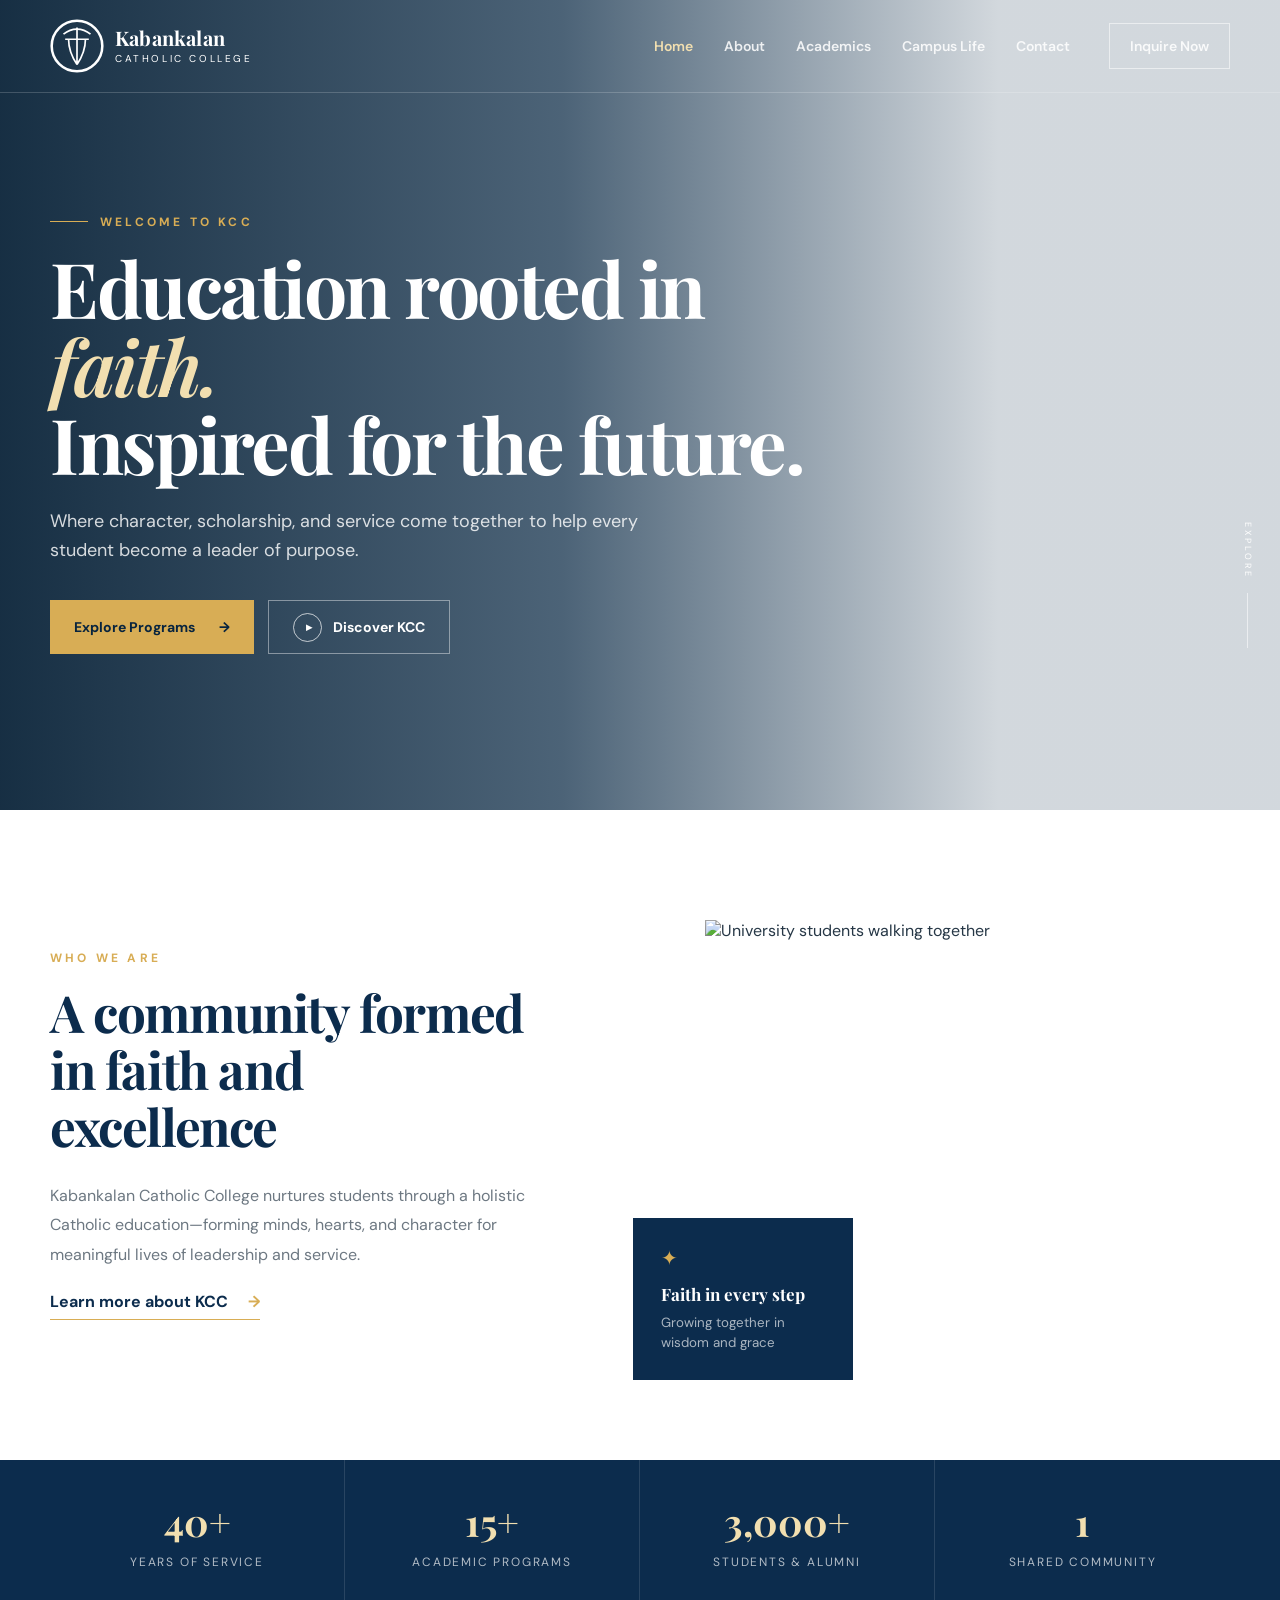
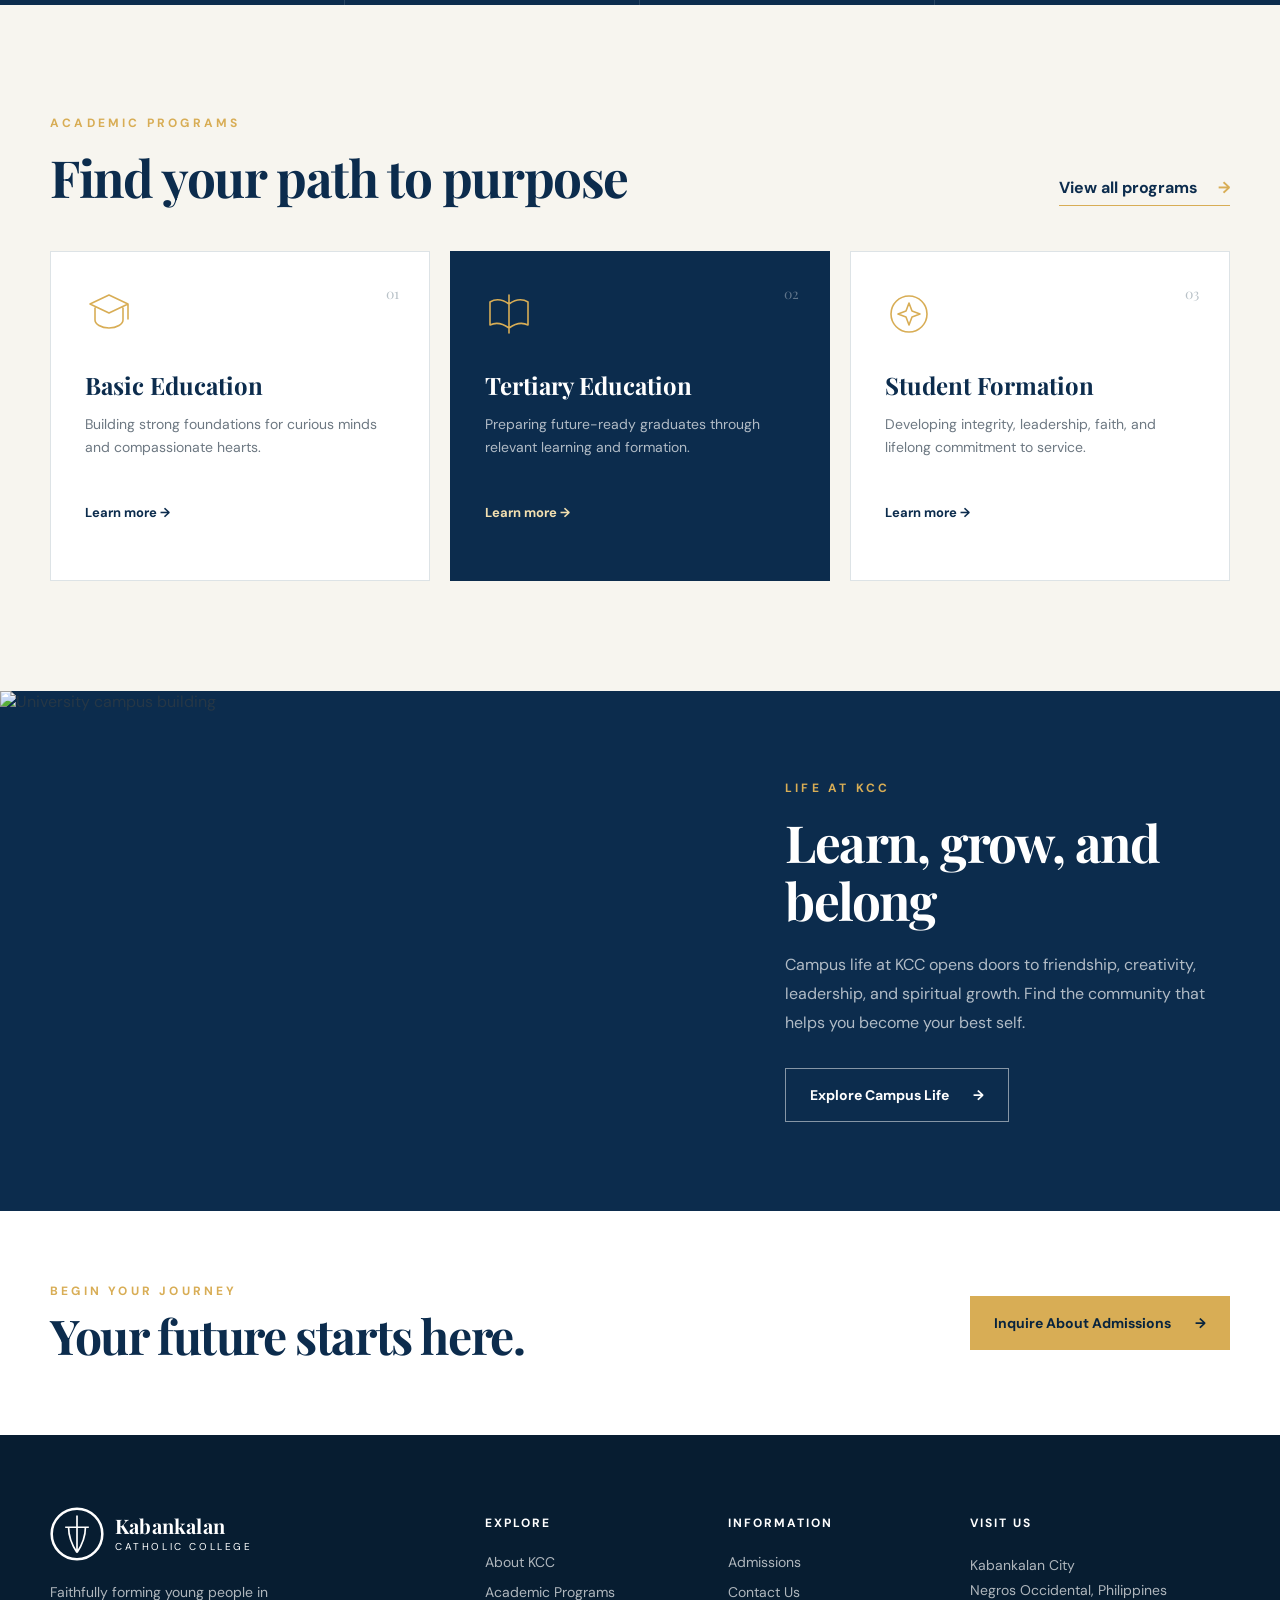
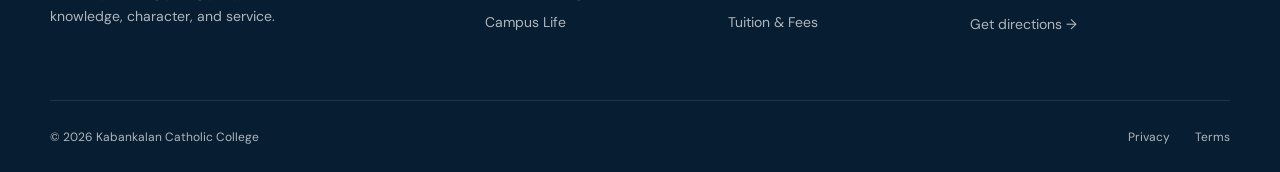
==== index.html @ bc752199 "first" ====
<!DOCTYPE html>
<html lang="en">
<head>
  <meta charset="UTF-8">
  <meta name="viewport" content="width=device-width, initial-scale=1.0">
  <meta name="description" content="Kabankalan Catholic College - Faith, knowledge and service in Kabankalan City, Negros Occidental.">
  <title>Kabankalan Catholic College</title>
  <link rel="preconnect" href="https://fonts.googleapis.com">
  <link rel="preconnect" href="https://fonts.gstatic.com" crossorigin>
  <link href="https://fonts.googleapis.com/css2?family=DM+Sans:wght@400;500;600;700&family=Playfair+Display:wght@600;700&display=swap" rel="stylesheet">
  <link rel="stylesheet" href="assets/css/style.css">
</head>
<body>
  <header class="site-header" id="top">
    <nav class="nav container" aria-label="Main navigation">
      <a class="brand" href="index.html" aria-label="Kabankalan Catholic College home">
        <span class="brand-mark" aria-hidden="true">
          <svg viewBox="0 0 64 64" role="img">
            <circle cx="32" cy="32" r="30" fill="none" stroke="currentColor" stroke-width="3"/>
            <path d="M32 10v44M18 24h28M22 24c0 12 4 21 10 30M42 24c0 12-4 21-10 30" fill="none" stroke="currentColor" stroke-width="2"/>
            <path d="M16 18c5-4 10-6 16-6s11 2 16 6" fill="none" stroke="currentColor" stroke-width="2"/>
          </svg>
        </span>
        <span class="brand-copy">
          <strong>Kabankalan</strong>
          <span>Catholic College</span>
        </span>
      </a>

      <button class="menu-toggle" type="button" aria-expanded="false" aria-controls="nav-links" aria-label="Open navigation">
        <span></span><span></span><span></span>
      </button>

      <div class="nav-links" id="nav-links">
        <a class="active" href="index.html">Home</a>
        <a href="about.html">About</a>
        <a href="courses.html">Academics</a>
        <a href="events.html">Campus Life</a>
        <a href="contact.html">Contact</a>
        <a class="nav-cta" href="contact.html">Inquire Now</a>
      </div>
    </nav>
  </header>

  <main>
    <section class="hero">
      <div class="hero-image" role="img" aria-label="Students learning together on campus"></div>
      <div class="hero-overlay"></div>
      <div class="container hero-content">
        <p class="eyebrow"><span></span> Welcome to KCC</p>
        <h1>Education rooted in <em>faith.</em><br>Inspired for the future.</h1>
        <p class="hero-lead">Where character, scholarship, and service come together to help every student become a leader of purpose.</p>
        <div class="hero-actions">
          <a class="button button-primary" href="courses.html">Explore Programs <span aria-hidden="true">→</span></a>
          <a class="button button-ghost" href="about.html"><span class="play-icon" aria-hidden="true">▶</span> Discover KCC</a>
        </div>
      </div>
      <a class="hero-scroll" href="#welcome" aria-label="Scroll to welcome section">
        <span>Explore</span><span class="scroll-line"></span>
      </a>
    </section>

    <section class="welcome section" id="welcome">
      <div class="container welcome-grid">
        <div class="welcome-copy reveal">
          <p class="section-kicker">Who we are</p>
          <h2>A community formed in faith and excellence</h2>
          <p>Kabankalan Catholic College nurtures students through a holistic Catholic education—forming minds, hearts, and character for meaningful lives of leadership and service.</p>
          <a class="text-link" href="about.html">Learn more about KCC <span>→</span></a>
        </div>
        <div class="welcome-visual reveal">
          <div class="image-card image-card-main">
            <img src="https://images.unsplash.com/photo-1523050854058-8df90110c9f1?auto=format&fit=crop&w=900&q=85" alt="University students walking together">
          </div>
          <div class="faith-card">
            <span class="faith-icon" aria-hidden="true">✦</span>
            <strong>Faith in every step</strong>
            <small>Growing together in wisdom and grace</small>
          </div>
        </div>
      </div>
    </section>

    <section class="stats" aria-label="College highlights">
      <div class="container stats-grid">
        <div><strong data-count="40">40+</strong><span>Years of Service</span></div>
        <div><strong data-count="15">15+</strong><span>Academic Programs</span></div>
        <div><strong data-count="3000">3,000+</strong><span>Students & Alumni</span></div>
        <div><strong data-count="1">1</strong><span>Shared Community</span></div>
      </div>
    </section>

    <section class="academics section">
      <div class="container">
        <div class="section-heading reveal">
          <div>
            <p class="section-kicker">Academic programs</p>
            <h2>Find your path to purpose</h2>
          </div>
          <a class="text-link" href="courses.html">View all programs <span>→</span></a>
        </div>

        <div class="program-grid">
          <article class="program-card reveal">
            <div class="program-icon" aria-hidden="true">
              <svg viewBox="0 0 48 48"><path d="M24 5 5 14l19 9 19-9-19-9Zm-14 13v12c0 4 6 8 14 8s14-4 14-8V18M43 14v15"/></svg>
            </div>
            <span>01</span>
            <h3>Basic Education</h3>
            <p>Building strong foundations for curious minds and compassionate hearts.</p>
            <a href="courses.html" aria-label="Learn about Basic Education">Learn more →</a>
          </article>
          <article class="program-card featured reveal">
            <div class="program-icon" aria-hidden="true">
              <svg viewBox="0 0 48 48"><path d="M24 43V14M24 14c-7-5-14-5-19-2v23c6-3 12-2 19 3M24 14c7-5 14-5 19-2v23c-6-3-12-2-19 3M24 14V5"/></svg>
            </div>
            <span>02</span>
            <h3>Tertiary Education</h3>
            <p>Preparing future-ready graduates through relevant learning and formation.</p>
            <a href="courses.html" aria-label="Learn about Tertiary Education">Learn more →</a>
          </article>
          <article class="program-card reveal">
            <div class="program-icon" aria-hidden="true">
              <svg viewBox="0 0 48 48"><circle cx="24" cy="24" r="18"/><path d="m24 13 3 8 8 3-8 3-3 8-3-8-8-3 8-3 3-8Z"/></svg>
            </div>
            <span>03</span>
            <h3>Student Formation</h3>
            <p>Developing integrity, leadership, faith, and lifelong commitment to service.</p>
            <a href="about.html" aria-label="Learn about Student Formation">Learn more →</a>
          </article>
        </div>
      </div>
    </section>

    <section class="campus">
      <div class="campus-image">
        <img src="https://images.unsplash.com/photo-1562774053-701939374585?auto=format&fit=crop&w=1200&q=85" alt="University campus building">
      </div>
      <div class="campus-copy reveal">
        <p class="section-kicker light">Life at KCC</p>
        <h2>Learn, grow, and belong</h2>
        <p>Campus life at KCC opens doors to friendship, creativity, leadership, and spiritual growth. Find the community that helps you become your best self.</p>
        <a class="button button-light" href="events.html">Explore Campus Life <span>→</span></a>
      </div>
    </section>

    <section class="cta-section">
      <div class="container cta-inner reveal">
        <div>
          <p class="section-kicker">Begin your journey</p>
          <h2>Your future starts here.</h2>
        </div>
        <a class="button button-primary" href="contact.html">Inquire About Admissions <span>→</span></a>
      </div>
    </section>
  </main>

  <footer class="footer">
    <div class="container footer-grid">
      <div class="footer-brand">
        <a class="brand brand-light" href="index.html">
          <span class="brand-mark" aria-hidden="true">
            <svg viewBox="0 0 64 64"><circle cx="32" cy="32" r="30" fill="none" stroke="currentColor" stroke-width="3"/><path d="M32 10v44M18 24h28M22 24c0 12 4 21 10 30M42 24c0 12-4 21-10 30" fill="none" stroke="currentColor" stroke-width="2"/></svg>
          </span>
          <span class="brand-copy"><strong>Kabankalan</strong><span>Catholic College</span></span>
        </a>
        <p>Faithfully forming young people in knowledge, character, and service.</p>
      </div>
      <div>
        <h3>Explore</h3>
        <a href="about.html">About KCC</a>
        <a href="courses.html">Academic Programs</a>
        <a href="events.html">Campus Life</a>
      </div>
      <div>
        <h3>Information</h3>
        <a href="contact.html">Admissions</a>
        <a href="contact.html">Contact Us</a>
        <a href="pricing.html">Tuition & Fees</a>
      </div>
      <div>
        <h3>Visit us</h3>
        <p>Kabankalan City<br>Negros Occidental, Philippines</p>
        <a href="contact.html">Get directions →</a>
      </div>
    </div>
    <div class="container footer-bottom">
      <span>© <span id="year"></span> Kabankalan Catholic College</span>
      <div><a href="#">Privacy</a><a href="#">Terms</a></div>
    </div>
  </footer>

  <script src="assets/js/main.js"></script>
</body>
</html>
---- assets/css/style.css ----
:root {
  --navy: #0c2c4d;
  --navy-dark: #08243e;
  --gold: #d8ad55;
  --gold-light: #f2dfb0;
  --cream: #f7f5ef;
  --white: #ffffff;
  --text: #263746;
  --muted: #6d7882;
  --line: #dde3e6;
}

* { box-sizing: border-box; }
html { scroll-behavior: smooth; }
body {
  margin: 0;
  font-family: "DM Sans", sans-serif;
  color: var(--text);
  background: var(--white);
  -webkit-font-smoothing: antialiased;
}
a { color: inherit; text-decoration: none; }
img { display: block; width: 100%; }
.container { width: min(1180px, calc(100% - 48px)); margin: 0 auto; }
.section { padding: 110px 0; }

.site-header {
  position: absolute;
  z-index: 20;
  width: 100%;
  border-bottom: 1px solid rgba(255,255,255,.18);
}
.nav { height: 92px; display: flex; align-items: center; justify-content: space-between; }
.brand { display: flex; align-items: center; gap: 11px; color: var(--white); }
.brand-mark { width: 54px; height: 54px; display: grid; place-items: center; }
.brand-mark svg { width: 100%; }
.brand-copy { display: flex; flex-direction: column; line-height: 1; }
.brand-copy strong { font-family: "Playfair Display", serif; font-size: 20px; letter-spacing: .2px; }
.brand-copy span { margin-top: 6px; text-transform: uppercase; font-size: 10px; letter-spacing: 2.6px; }
.nav-links { display: flex; align-items: center; gap: 31px; color: rgba(255,255,255,.86); font-size: 14px; font-weight: 600; }
.nav-links a { transition: color .2s; }
.nav-links a:hover, .nav-links a.active { color: var(--gold-light); }
.nav-cta { border: 1px solid rgba(255,255,255,.55); padding: 13px 20px; margin-left: 8px; }
.nav-cta:hover { background: var(--white); color: var(--navy) !important; }
.menu-toggle { display: none; }

.hero { position: relative; min-height: 720px; height: 90vh; max-height: 820px; overflow: hidden; color: var(--white); }
.hero-image {
  position: absolute; inset: 0;
  background: url("https://images.unsplash.com/photo-1523240795612-9a054b0db644?auto=format&fit=crop&w=1800&q=88") center 42%/cover no-repeat;
  transform: scale(1.02);
}
.hero-overlay { position: absolute; inset: 0; background: linear-gradient(90deg, rgba(5,31,53,.93) 0%, rgba(7,39,67,.72) 44%, rgba(7,39,67,.18) 78%); }
.hero-content { position: relative; z-index: 2; height: 100%; display: flex; flex-direction: column; justify-content: center; padding-top: 58px; }
.eyebrow, .section-kicker { margin: 0 0 18px; color: var(--gold); text-transform: uppercase; letter-spacing: 3.2px; font-size: 12px; font-weight: 700; }
.eyebrow { display: flex; align-items: center; gap: 12px; }
.eyebrow span { width: 38px; height: 1px; background: var(--gold); }
.hero h1 { margin: 0; max-width: 760px; font-family: "Playfair Display", serif; font-size: clamp(54px, 6vw, 82px); line-height: 1.02; letter-spacing: -2.5px; }
.hero h1 em { color: var(--gold-light); font-weight: 600; }
.hero-lead { max-width: 590px; margin: 24px 0 34px; color: rgba(255,255,255,.82); font-size: 18px; line-height: 1.65; }
.hero-actions { display: flex; gap: 14px; }
.button { min-height: 54px; display: inline-flex; align-items: center; justify-content: center; gap: 24px; padding: 0 24px; font-size: 14px; font-weight: 700; transition: .25s ease; }
.button-primary { background: var(--gold); color: var(--navy-dark); }
.button-primary:hover { background: #e6bc67; transform: translateY(-2px); }
.button-ghost { border: 1px solid rgba(255,255,255,.42); color: var(--white); gap: 11px; }
.button-ghost:hover { background: rgba(255,255,255,.1); }
.play-icon { width: 29px; height: 29px; display: grid; place-items: center; border: 1px solid rgba(255,255,255,.7); border-radius: 50%; font-size: 8px; padding-left: 2px; }
.hero-scroll { position: absolute; z-index: 3; right: 38px; bottom: 36px; display: flex; align-items: center; gap: 14px; transform: rotate(90deg) translateX(-100%); transform-origin: right bottom; text-transform: uppercase; font-size: 9px; letter-spacing: 3px; }
.scroll-line { width: 55px; height: 1px; background: rgba(255,255,255,.55); }

.welcome-grid { display: grid; grid-template-columns: .9fr 1.1fr; gap: 95px; align-items: center; }
.welcome-copy h2, .section-heading h2, .campus-copy h2, .cta-inner h2 { margin: 0; font-family: "Playfair Display", serif; color: var(--navy); font-size: clamp(38px, 4vw, 54px); line-height: 1.12; letter-spacing: -1.4px; }
.welcome-copy > p:not(.section-kicker) { margin: 25px 0 22px; color: var(--muted); line-height: 1.85; font-size: 16px; }
.text-link { display: inline-flex; align-items: center; gap: 20px; color: var(--navy); font-weight: 700; border-bottom: 1px solid var(--gold); padding-bottom: 7px; }
.text-link span { color: var(--gold); }
.welcome-visual { position: relative; min-height: 430px; }
.image-card-main { width: 88%; height: 430px; margin-left: auto; overflow: hidden; }
.image-card-main img { height: 100%; object-fit: cover; }
.faith-card { position: absolute; left: 0; bottom: -30px; width: 220px; min-height: 150px; background: var(--navy); color: var(--white); padding: 27px 28px; display: flex; flex-direction: column; }
.faith-card strong { margin-top: 12px; font-family: "Playfair Display", serif; font-size: 17px; }
.faith-card small { margin-top: 8px; color: rgba(255,255,255,.65); line-height: 1.5; }
.faith-icon { color: var(--gold); font-size: 20px; }

.stats { background: var(--navy); color: var(--white); }
.stats-grid { display: grid; grid-template-columns: repeat(4, 1fr); }
.stats-grid div { min-height: 145px; display: flex; flex-direction: column; justify-content: center; align-items: center; border-right: 1px solid rgba(255,255,255,.12); }
.stats-grid div:last-child { border-right: 0; }
.stats-grid strong { color: var(--gold-light); font-family: "Playfair Display", serif; font-size: 38px; }
.stats-grid span { margin-top: 7px; color: rgba(255,255,255,.68); font-size: 12px; text-transform: uppercase; letter-spacing: 1.8px; }

.academics { background: var(--cream); }
.section-heading { display: flex; align-items: flex-end; justify-content: space-between; margin-bottom: 45px; }
.section-heading h2 { max-width: 600px; }
.program-grid { display: grid; grid-template-columns: repeat(3, 1fr); gap: 20px; }
.program-card { position: relative; min-height: 330px; padding: 38px 34px 32px; background: var(--white); border: 1px solid var(--line); transition: .25s ease; }
.program-card:hover { transform: translateY(-7px); box-shadow: 0 20px 45px rgba(12,44,77,.09); }
.program-card.featured { background: var(--navy); border-color: var(--navy); color: var(--white); }
.program-icon { width: 48px; height: 48px; color: var(--gold); }
.program-icon svg { width: 100%; fill: none; stroke: currentColor; stroke-width: 1.6; stroke-linecap: round; stroke-linejoin: round; }
.program-card > span { position: absolute; right: 30px; top: 32px; color: #b8c1c7; font-family: "Playfair Display", serif; font-size: 14px; }
.program-card.featured > span { color: rgba(255,255,255,.35); }
.program-card h3 { margin: 31px 0 12px; font-family: "Playfair Display", serif; color: var(--navy); font-size: 24px; }
.program-card.featured h3 { color: var(--white); }
.program-card p { min-height: 68px; margin: 0 0 20px; color: var(--muted); line-height: 1.65; font-size: 14px; }
.program-card.featured p { color: rgba(255,255,255,.68); }
.program-card a { color: var(--navy); font-size: 13px; font-weight: 700; }
.program-card.featured a { color: var(--gold-light); }

.campus { display: grid; grid-template-columns: 1.15fr .85fr; min-height: 520px; background: var(--navy); }
.campus-image { min-height: 520px; overflow: hidden; }
.campus-image img { height: 100%; object-fit: cover; }
.campus-copy { display: flex; flex-direction: column; justify-content: center; align-items: flex-start; padding: 70px 9%; color: var(--white); }
.section-kicker.light { color: var(--gold); }
.campus-copy h2 { color: var(--white); }
.campus-copy p:not(.section-kicker) { max-width: 480px; margin: 22px 0 31px; color: rgba(255,255,255,.68); line-height: 1.8; }
.button-light { border: 1px solid rgba(255,255,255,.5); color: var(--white); }
.button-light:hover { background: var(--white); color: var(--navy); }

.cta-section { padding: 72px 0; background: var(--white); }
.cta-inner { display: flex; align-items: center; justify-content: space-between; }
.cta-inner h2 { font-size: 48px; }
.cta-inner .section-kicker { margin-bottom: 10px; }

.footer { background: #071d31; color: rgba(255,255,255,.68); padding-top: 72px; }
.footer-grid { display: grid; grid-template-columns: 2fr 1fr 1fr 1.35fr; gap: 50px; padding-bottom: 55px; }
.brand-light { margin-bottom: 20px; }
.footer-brand p { max-width: 280px; line-height: 1.7; font-size: 14px; }
.footer-grid h3 { margin: 8px 0 22px; color: var(--white); font-size: 12px; text-transform: uppercase; letter-spacing: 2px; }
.footer-grid div:not(.footer-brand) { display: flex; flex-direction: column; }
.footer-grid div:not(.footer-brand) a { margin-bottom: 12px; font-size: 14px; }
.footer-grid div:not(.footer-brand) p { margin: 0 0 12px; line-height: 1.8; font-size: 14px; }
.footer-grid a:hover { color: var(--gold-light); }
.footer-bottom { height: 72px; border-top: 1px solid rgba(255,255,255,.1); display: flex; align-items: center; justify-content: space-between; font-size: 12px; }
.footer-bottom div { display: flex; gap: 25px; }

.reveal { opacity: 0; transform: translateY(18px); transition: opacity .7s ease, transform .7s ease; }
.reveal.visible { opacity: 1; transform: translateY(0); }

.inner-header { position: relative; background: var(--navy); }
.page-hero { min-height: 300px; display: flex; align-items: flex-end; padding: 90px 0 58px; background: linear-gradient(110deg, var(--navy-dark), #15466b); color: var(--white); }
.page-hero h1 { max-width: 800px; margin: 0; font-family: "Playfair Display", serif; font-size: clamp(44px, 6vw, 68px); line-height: 1.08; }
.values-section { padding: 95px 0; background: var(--cream); }
.values-grid, .fee-grid, .faculty-grid { display: grid; grid-template-columns: repeat(3, 1fr); gap: 20px; }
.values-grid article, .fee-grid article, .faculty-grid article { min-height: 220px; padding: 32px; background: var(--white); border: 1px solid var(--line); }
.values-grid article span { color: var(--gold); font-family: "Playfair Display", serif; }
.values-grid h3, .fee-grid h3, .faculty-grid h3 { margin: 28px 0 10px; color: var(--navy); font-family: "Playfair Display", serif; font-size: 24px; }
.values-grid p, .fee-grid p, .faculty-grid p { color: var(--muted); line-height: 1.7; }
.detail-grid { display: grid; grid-template-columns: 1.4fr .6fr; gap: 70px; align-items: start; }
.detail-grid h2, .contact-grid h2 { margin: 0 0 20px; color: var(--navy); font-family: "Playfair Display", serif; font-size: 48px; }
.detail-grid > div > p:not(.section-kicker), .contact-grid > div > p { color: var(--muted); line-height: 1.8; }
.detail-list { margin: 28px 0 0; padding: 0; list-style: none; display: grid; grid-template-columns: repeat(2, 1fr); gap: 14px; }
.detail-list li { padding: 14px 16px; background: var(--cream); border-left: 3px solid var(--gold); }
.admission-card { padding: 38px; background: var(--navy); color: var(--white); }
.admission-card h3 { margin: 0 0 12px; font-family: "Playfair Display", serif; font-size: 28px; }
.admission-card p:not(.section-kicker) { color: rgba(255,255,255,.68); line-height: 1.7; }
.admission-card .button { margin-top: 12px; }
.contact-grid { display: grid; grid-template-columns: .85fr 1.15fr; gap: 80px; }
.contact-details { display: grid; gap: 16px; margin-top: 32px; }
.contact-details div { display: flex; flex-direction: column; border-left: 2px solid var(--gold); padding-left: 16px; }
.contact-details small { color: var(--muted); margin-bottom: 5px; }
.contact-details strong { color: var(--navy); }
.contact-form { display: grid; gap: 16px; padding: 38px; background: var(--cream); }
.contact-form label { display: grid; gap: 8px; color: var(--navy); font-size: 13px; font-weight: 700; }
.contact-form input, .contact-form select, .contact-form textarea { width: 100%; border: 1px solid var(--line); background: var(--white); padding: 14px 15px; font: inherit; color: var(--text); outline: none; }
.contact-form input:focus, .contact-form select:focus, .contact-form textarea:focus { border-color: var(--gold); }
.contact-form .button { border: 0; cursor: pointer; }
.faculty-avatar { width: 72px; height: 72px; display: grid; place-items: center; border-radius: 50%; background: var(--navy); color: var(--gold-light); font-family: "Playfair Display", serif; font-size: 20px; }

@media (max-width: 980px) {
  .nav-links { gap: 18px; }
  .nav-links a:not(.nav-cta) { display: none; }
  .hero { height: 700px; min-height: 650px; }
  .welcome-grid { gap: 45px; }
  .footer-grid { grid-template-columns: 1.7fr 1fr 1fr; }
  .footer-grid > div:last-child { display: none; }
}

@media (max-width: 720px) {
  .container { width: min(100% - 32px, 1180px); }
  .section { padding: 78px 0; }
  .nav { height: 78px; }
  .brand-mark { width: 44px; height: 44px; }
  .brand-copy strong { font-size: 17px; }
  .brand-copy span { font-size: 8px; }
  .menu-toggle { width: 44px; height: 44px; display: flex; flex-direction: column; align-items: center; justify-content: center; gap: 5px; border: 0; background: transparent; }
  .menu-toggle span { width: 24px; height: 2px; background: var(--white); transition: .25s; }
  .nav-links { position: absolute; top: 78px; left: 16px; right: 16px; display: none; flex-direction: column; align-items: stretch; gap: 0; padding: 12px 20px 20px; background: var(--navy-dark); box-shadow: 0 16px 40px rgba(0,0,0,.2); }
  .nav-links.open { display: flex; }
  .nav-links a:not(.nav-cta) { display: block; padding: 13px 0; border-bottom: 1px solid rgba(255,255,255,.08); }
  .nav-cta { margin: 12px 0 0; text-align: center; }
  .hero { height: 680px; min-height: 620px; }
  .hero-overlay { background: linear-gradient(90deg, rgba(5,31,53,.91), rgba(7,39,67,.5)); }
  .hero-content { padding-top: 35px; }
  .hero h1 { font-size: clamp(43px, 13vw, 58px); letter-spacing: -1.5px; }
  .hero-lead { max-width: 460px; font-size: 16px; }
  .hero-actions { flex-direction: column; align-items: flex-start; }
  .button { min-height: 52px; }
  .hero-scroll { display: none; }
  .welcome-grid { grid-template-columns: 1fr; }
  .welcome-copy { padding-right: 10px; }
  .welcome-visual { min-height: 390px; }
  .image-card-main { height: 390px; width: 92%; }
  .faith-card { width: 190px; min-height: 135px; }
  .stats-grid { grid-template-columns: repeat(2, 1fr); }
  .stats-grid div:nth-child(2) { border-right: 0; }
  .stats-grid div { min-height: 125px; }
  .stats-grid div:nth-child(-n+2) { border-bottom: 1px solid rgba(255,255,255,.12); }
  .stats-grid strong { font-size: 32px; }
  .stats-grid span { font-size: 10px; }
  .section-heading { align-items: flex-start; flex-direction: column; gap: 24px; }
  .program-grid { grid-template-columns: 1fr; }
  .program-card { min-height: 300px; }
  .campus { grid-template-columns: 1fr; }
  .campus-image { min-height: 360px; height: 360px; }
  .campus-copy { padding: 70px 32px; }
  .cta-inner { align-items: flex-start; flex-direction: column; gap: 30px; }
  .cta-inner h2 { font-size: 40px; }
  .footer-grid { grid-template-columns: 1fr 1fr; }
  .footer-brand { grid-column: 1 / -1; }
  .footer-grid > div:nth-child(3) { display: none; }
  .footer-bottom { height: 82px; }
}
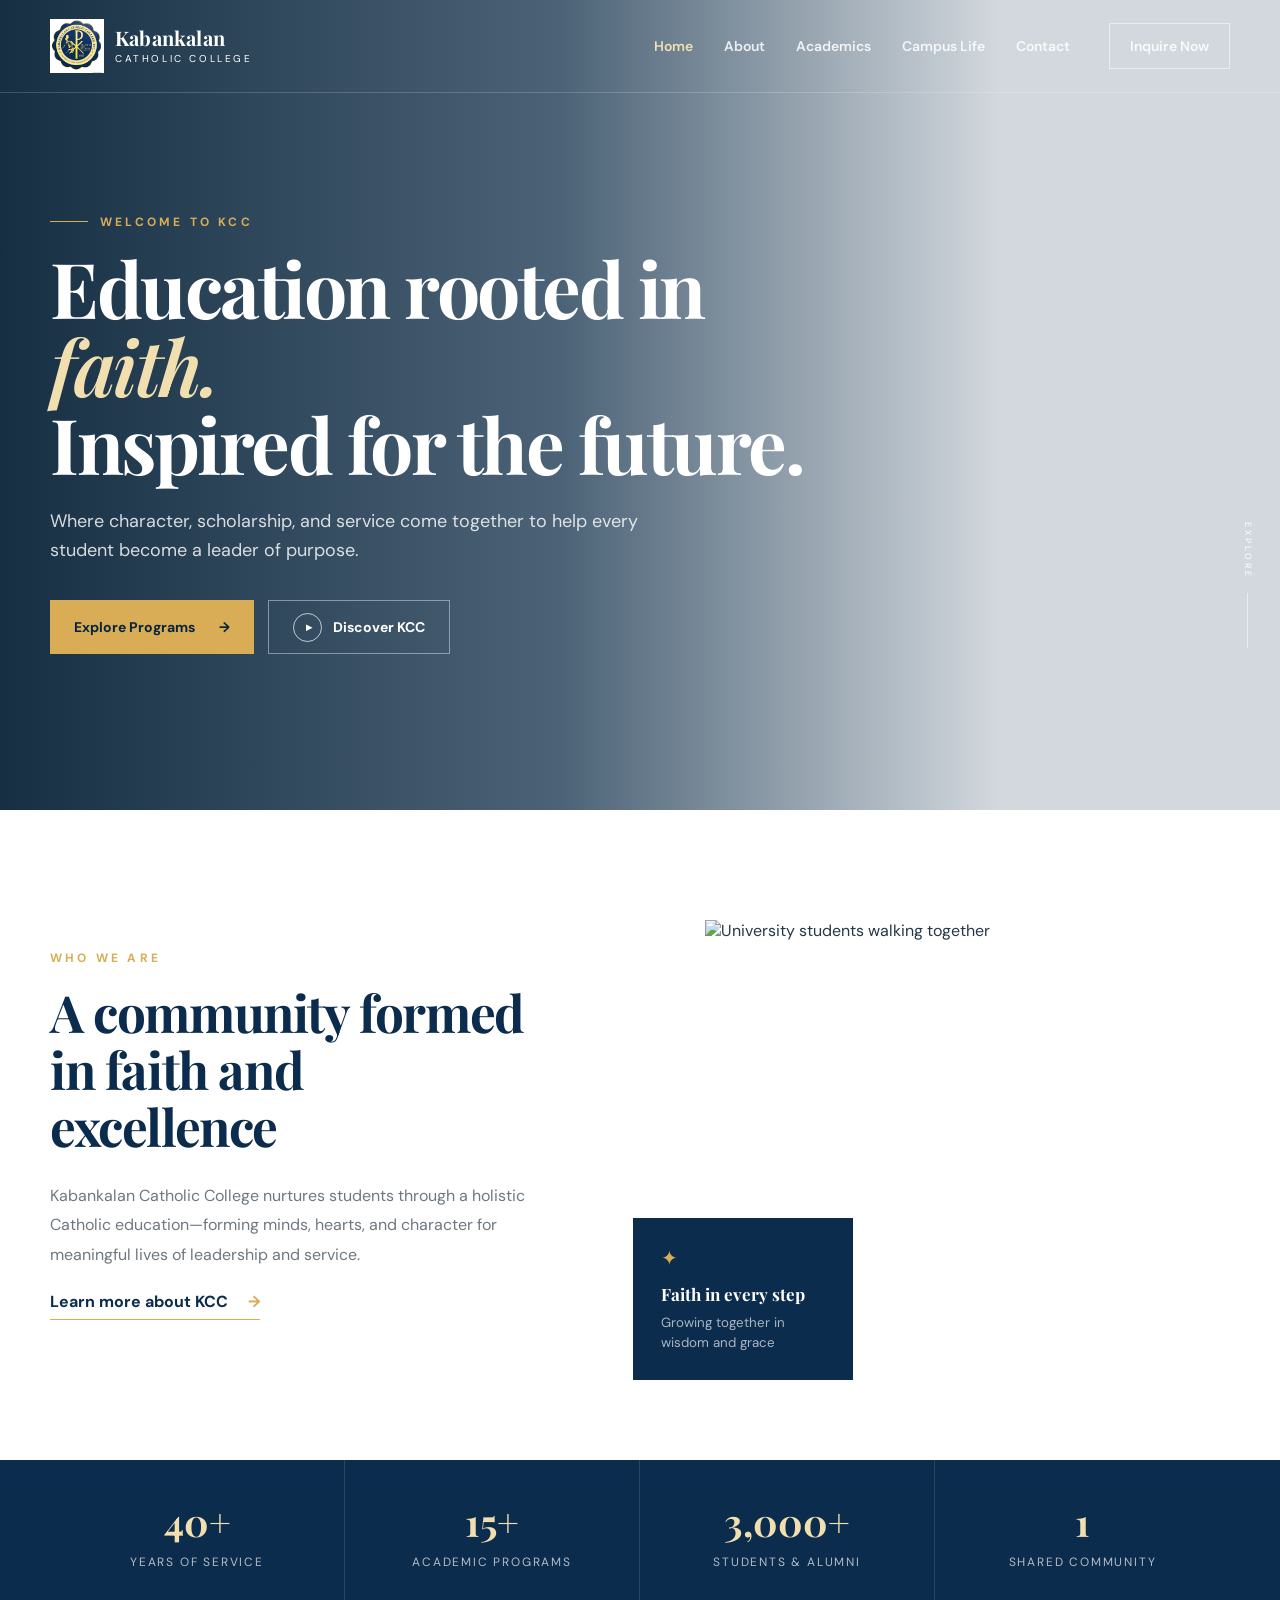
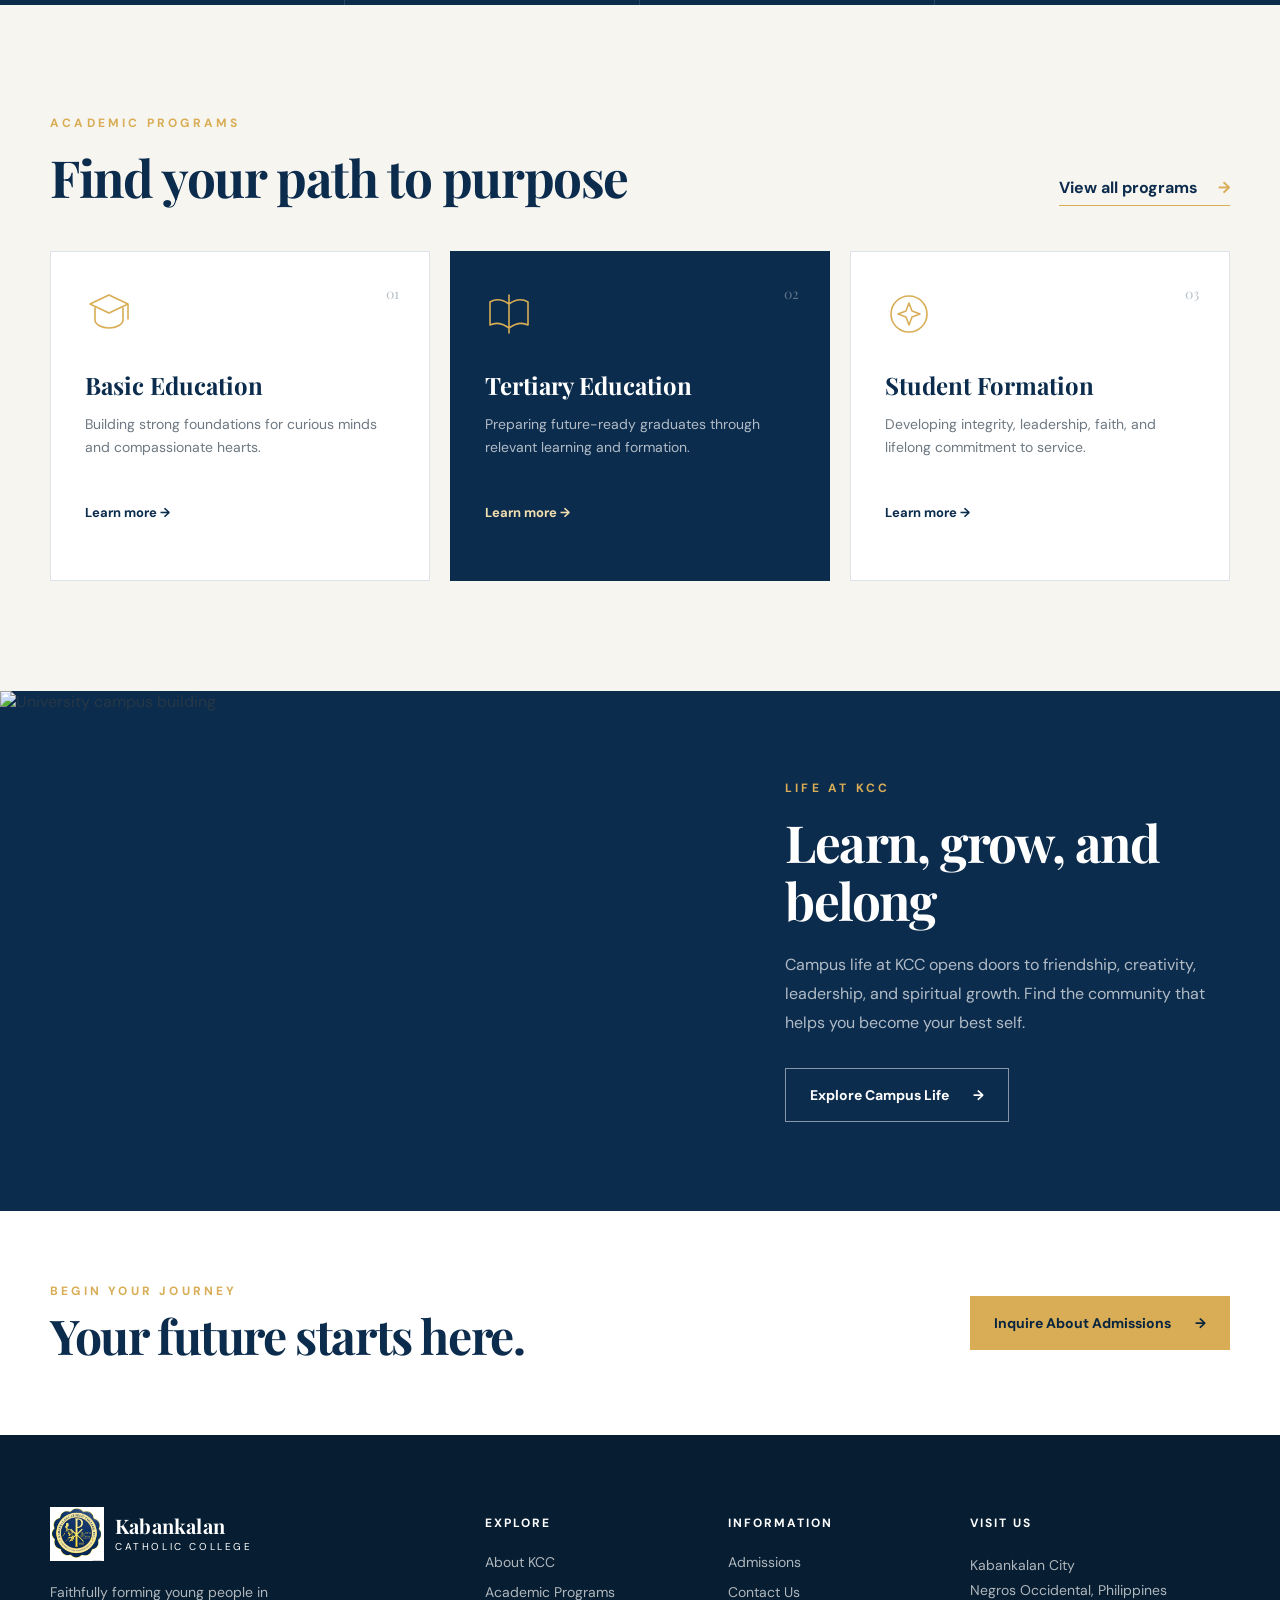
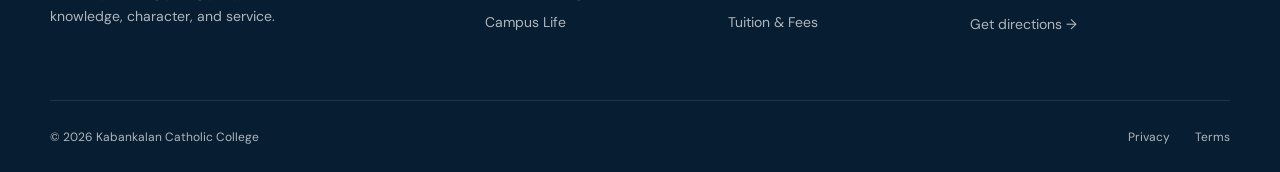
==== commit 8ddba3c7: "adding logo" ====
--- a/index.html
+++ b/index.html
@@ -15,13 +15,7 @@
   <header class="site-header" id="top">
     <nav class="nav container" aria-label="Main navigation">
       <a class="brand" href="index.html" aria-label="Kabankalan Catholic College home">
-        <span class="brand-mark" aria-hidden="true">
-          <svg viewBox="0 0 64 64" role="img">
-            <circle cx="32" cy="32" r="30" fill="none" stroke="currentColor" stroke-width="3"/>
-            <path d="M32 10v44M18 24h28M22 24c0 12 4 21 10 30M42 24c0 12-4 21-10 30" fill="none" stroke="currentColor" stroke-width="2"/>
-            <path d="M16 18c5-4 10-6 16-6s11 2 16 6" fill="none" stroke="currentColor" stroke-width="2"/>
-          </svg>
-        </span>
+        <span class="brand-mark"><img src="assets/images/kcc-logo.png" alt=""></span>
         <span class="brand-copy">
           <strong>Kabankalan</strong>
           <span>Catholic College</span>
@@ -160,9 +154,7 @@
     <div class="container footer-grid">
       <div class="footer-brand">
         <a class="brand brand-light" href="index.html">
-          <span class="brand-mark" aria-hidden="true">
-            <svg viewBox="0 0 64 64"><circle cx="32" cy="32" r="30" fill="none" stroke="currentColor" stroke-width="3"/><path d="M32 10v44M18 24h28M22 24c0 12 4 21 10 30M42 24c0 12-4 21-10 30" fill="none" stroke="currentColor" stroke-width="2"/></svg>
-          </span>
+          <span class="brand-mark"><img src="assets/images/kcc-logo.png" alt=""></span>
           <span class="brand-copy"><strong>Kabankalan</strong><span>Catholic College</span></span>
         </a>
         <p>Faithfully forming young people in knowledge, character, and service.</p>
--- a/assets/css/style.css
+++ b/assets/css/style.css
@@ -33,7 +33,7 @@
 .nav { height: 92px; display: flex; align-items: center; justify-content: space-between; }
 .brand { display: flex; align-items: center; gap: 11px; color: var(--white); }
 .brand-mark { width: 54px; height: 54px; display: grid; place-items: center; }
-.brand-mark svg { width: 100%; }
+.brand-mark svg, .brand-mark img { width: 100%; height: 100%; object-fit: contain; }
 .brand-copy { display: flex; flex-direction: column; line-height: 1; }
 .brand-copy strong { font-family: "Playfair Display", serif; font-size: 20px; letter-spacing: .2px; }
 .brand-copy span { margin-top: 6px; text-transform: uppercase; font-size: 10px; letter-spacing: 2.6px; }
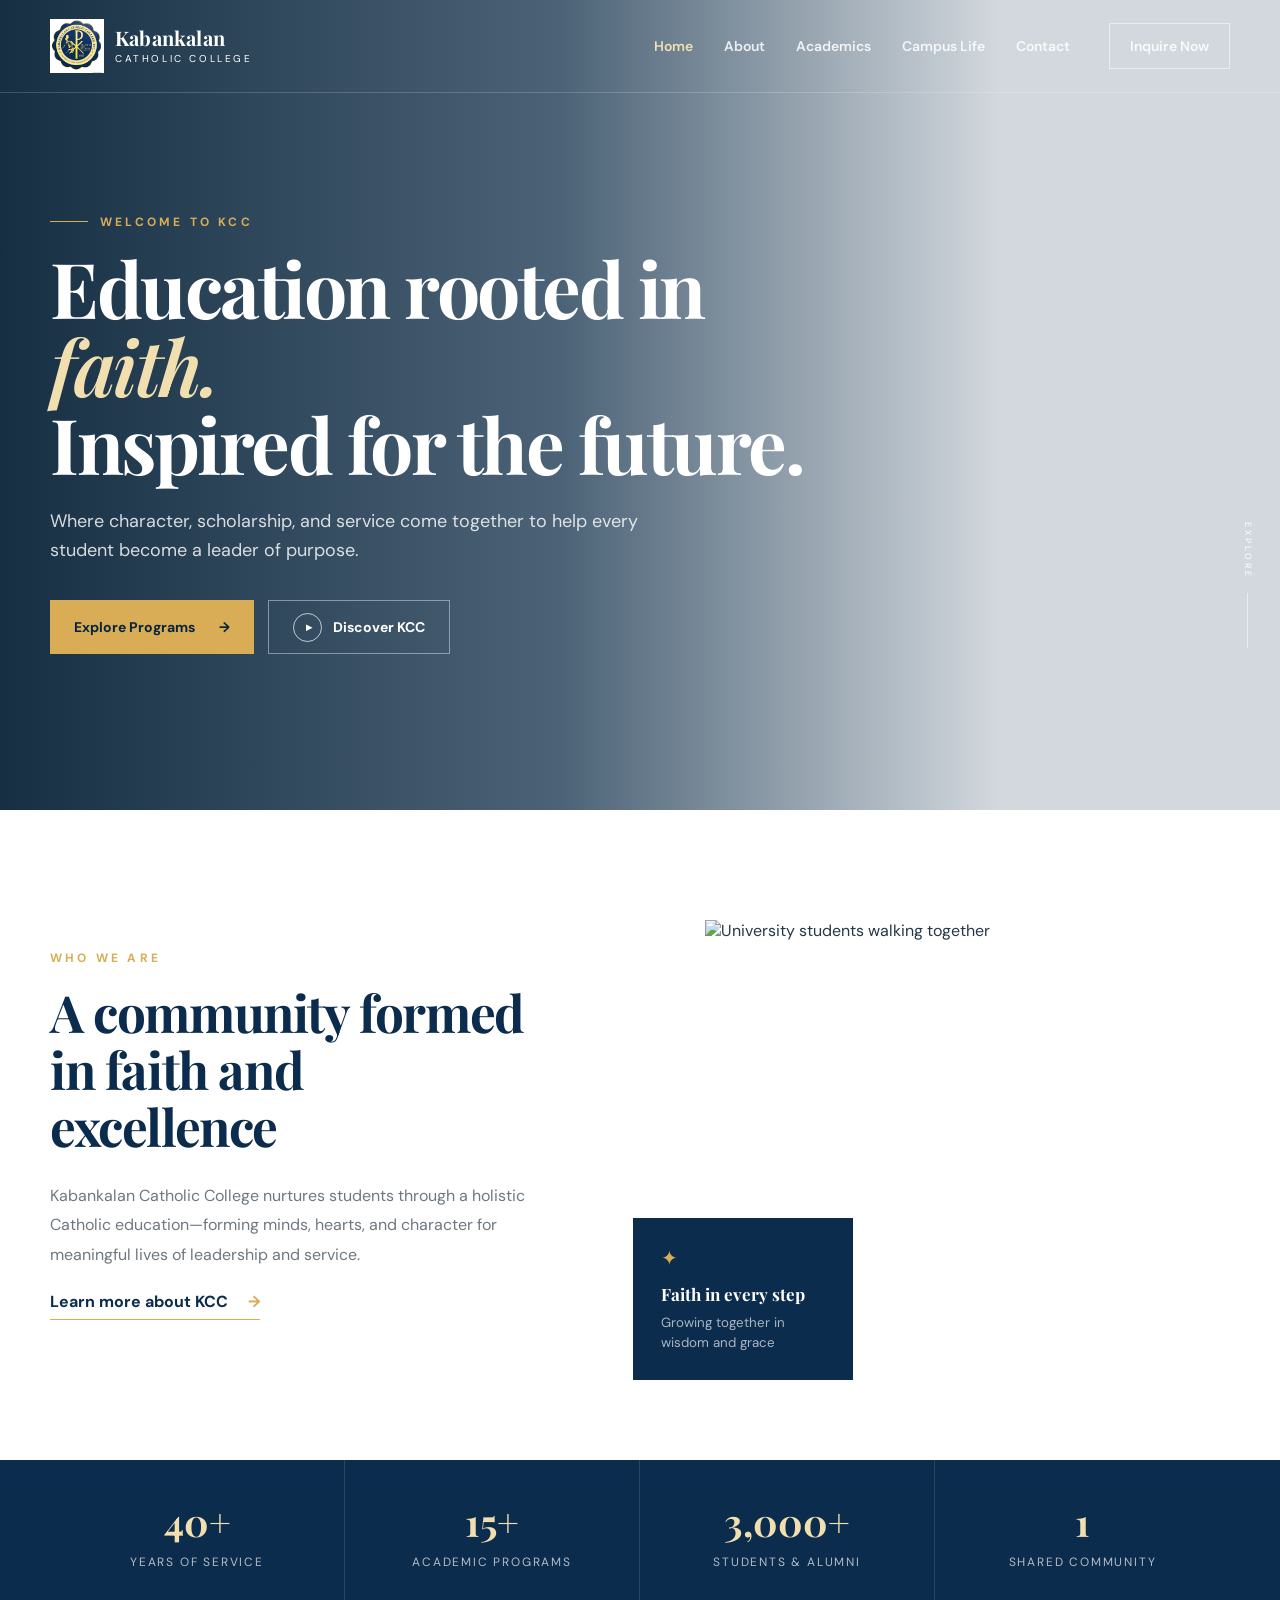
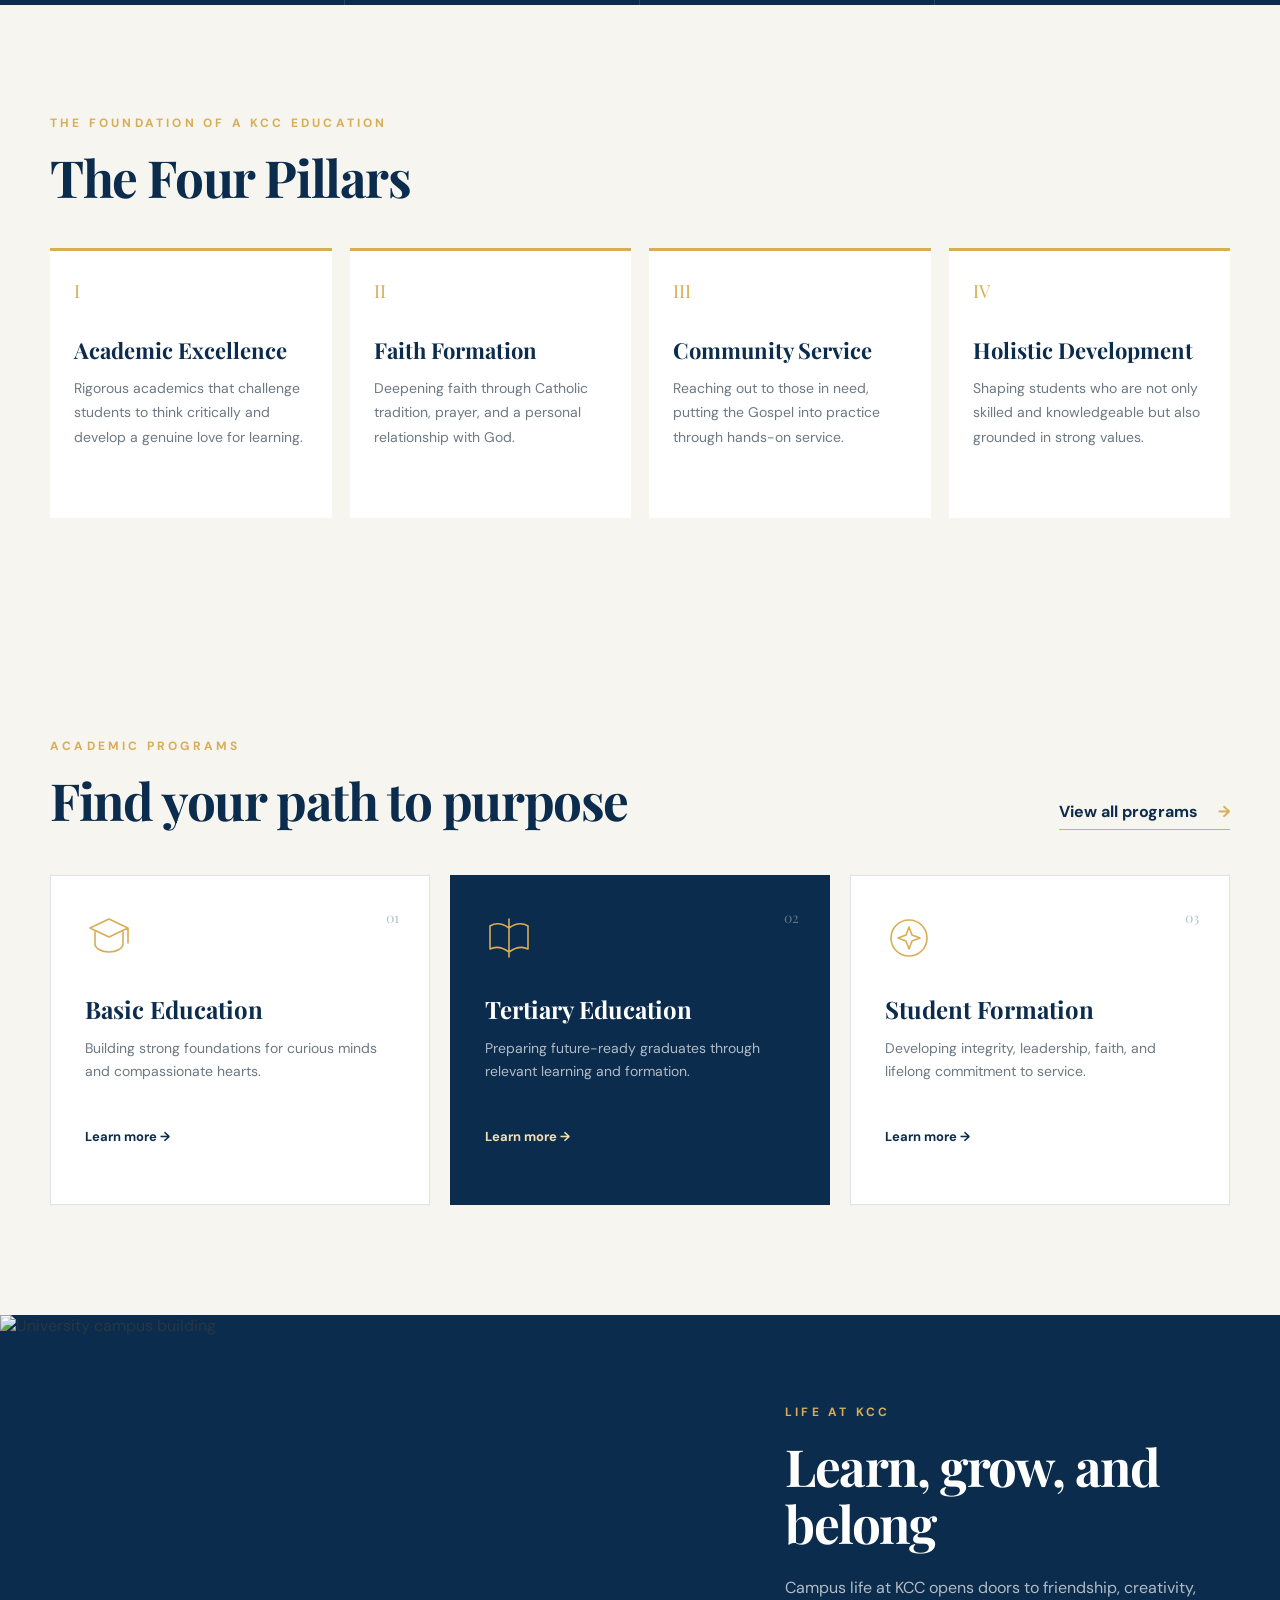
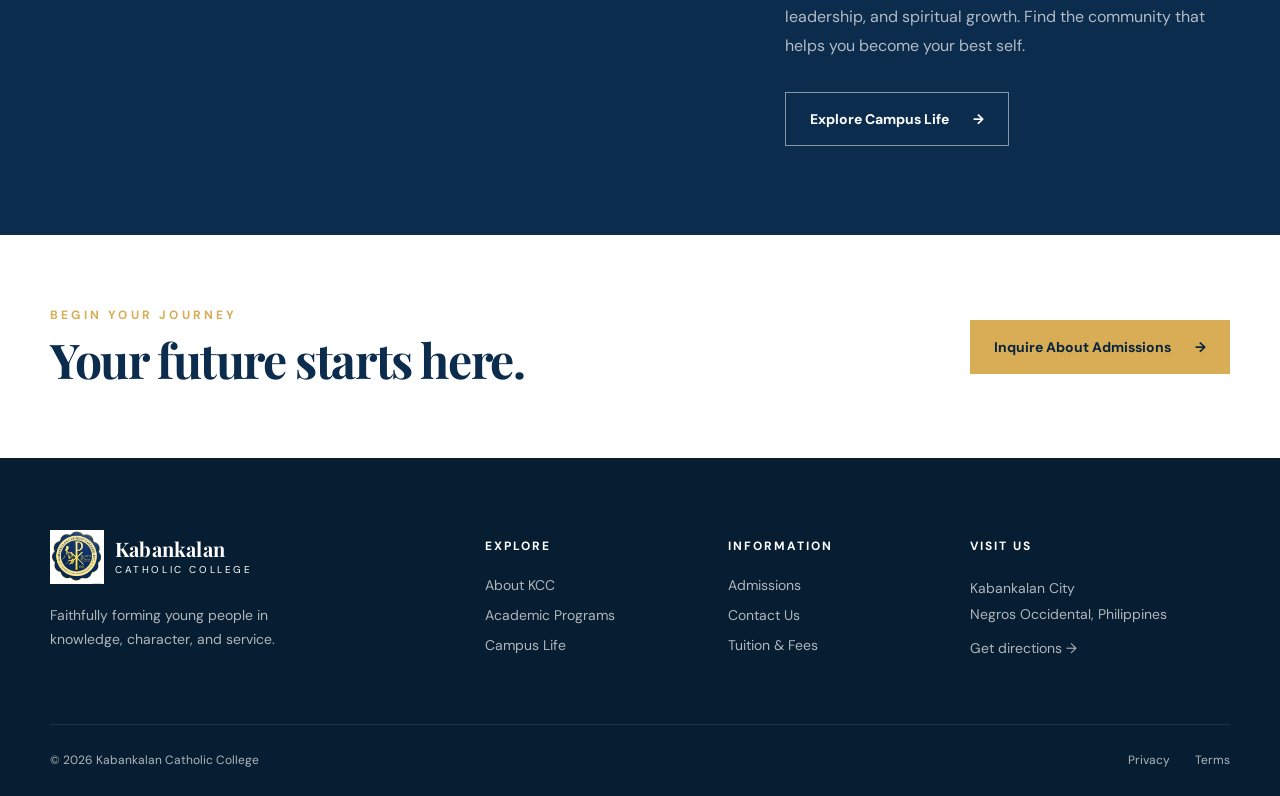
==== commit 7721f569: "adding four pillars" ====
--- a/index.html
+++ b/index.html
@@ -85,6 +85,37 @@
       </div>
     </section>
 
+    <section class="pillars section">
+      <div class="container">
+        <div class="pillars-heading reveal">
+          <p class="section-kicker">The foundation of a KCC education</p>
+          <h2>The Four Pillars</h2>
+        </div>
+        <div class="pillars-grid">
+          <article class="pillar-card reveal">
+            <span class="pillar-number">I</span>
+            <h3>Academic Excellence</h3>
+            <p>Rigorous academics that challenge students to think critically and develop a genuine love for learning.</p>
+          </article>
+          <article class="pillar-card reveal">
+            <span class="pillar-number">II</span>
+            <h3>Faith Formation</h3>
+            <p>Deepening faith through Catholic tradition, prayer, and a personal relationship with God.</p>
+          </article>
+          <article class="pillar-card reveal">
+            <span class="pillar-number">III</span>
+            <h3>Community Service</h3>
+            <p>Reaching out to those in need, putting the Gospel into practice through hands-on service.</p>
+          </article>
+          <article class="pillar-card reveal">
+            <span class="pillar-number">IV</span>
+            <h3>Holistic Development</h3>
+            <p>Shaping students who are not only skilled and knowledgeable but also grounded in strong values.</p>
+          </article>
+        </div>
+      </div>
+    </section>
+
     <section class="academics section">
       <div class="container">
         <div class="section-heading reveal">
--- a/assets/css/style.css
+++ b/assets/css/style.css
@@ -87,6 +87,15 @@
 .stats-grid div:last-child { border-right: 0; }
 .stats-grid strong { color: var(--gold-light); font-family: "Playfair Display", serif; font-size: 38px; }
 .stats-grid span { margin-top: 7px; color: rgba(255,255,255,.68); font-size: 12px; text-transform: uppercase; letter-spacing: 1.8px; }
+
+.pillars { background: var(--cream); }
+.pillars-heading { max-width: 650px; margin-bottom: 42px; }
+.pillars-heading h2 { margin: 0; color: var(--navy); font-family: "Playfair Display", serif; font-size: clamp(40px, 4vw, 54px); line-height: 1.12; letter-spacing: -1.4px; }
+.pillars-grid { display: grid; grid-template-columns: repeat(4, 1fr); gap: 18px; }
+.pillar-card { min-height: 270px; padding: 28px 24px; background: var(--white); border-top: 3px solid var(--gold); }
+.pillar-number { color: var(--gold); font-family: "Playfair Display", serif; font-size: 18px; }
+.pillar-card h3 { margin: 34px 0 12px; color: var(--navy); font-family: "Playfair Display", serif; font-size: 22px; line-height: 1.2; }
+.pillar-card p { margin: 0; color: var(--muted); font-size: 14px; line-height: 1.75; }
 
 .academics { background: var(--cream); }
 .section-heading { display: flex; align-items: flex-end; justify-content: space-between; margin-bottom: 45px; }
@@ -207,6 +216,9 @@
   .stats-grid div:nth-child(-n+2) { border-bottom: 1px solid rgba(255,255,255,.12); }
   .stats-grid strong { font-size: 32px; }
   .stats-grid span { font-size: 10px; }
+  .pillars-grid { grid-template-columns: repeat(2, 1fr); gap: 12px; }
+  .pillar-card { min-height: 260px; padding: 23px 18px; }
+  .pillar-card h3 { margin-top: 28px; font-size: 20px; }
   .section-heading { align-items: flex-start; flex-direction: column; gap: 24px; }
   .program-grid { grid-template-columns: 1fr; }
   .program-card { min-height: 300px; }
@@ -220,3 +232,8 @@
   .footer-grid > div:nth-child(3) { display: none; }
   .footer-bottom { height: 82px; }
 }
+
+@media (max-width: 420px) {
+  .pillars-grid { grid-template-columns: 1fr; }
+  .pillar-card { min-height: 0; }
+}
